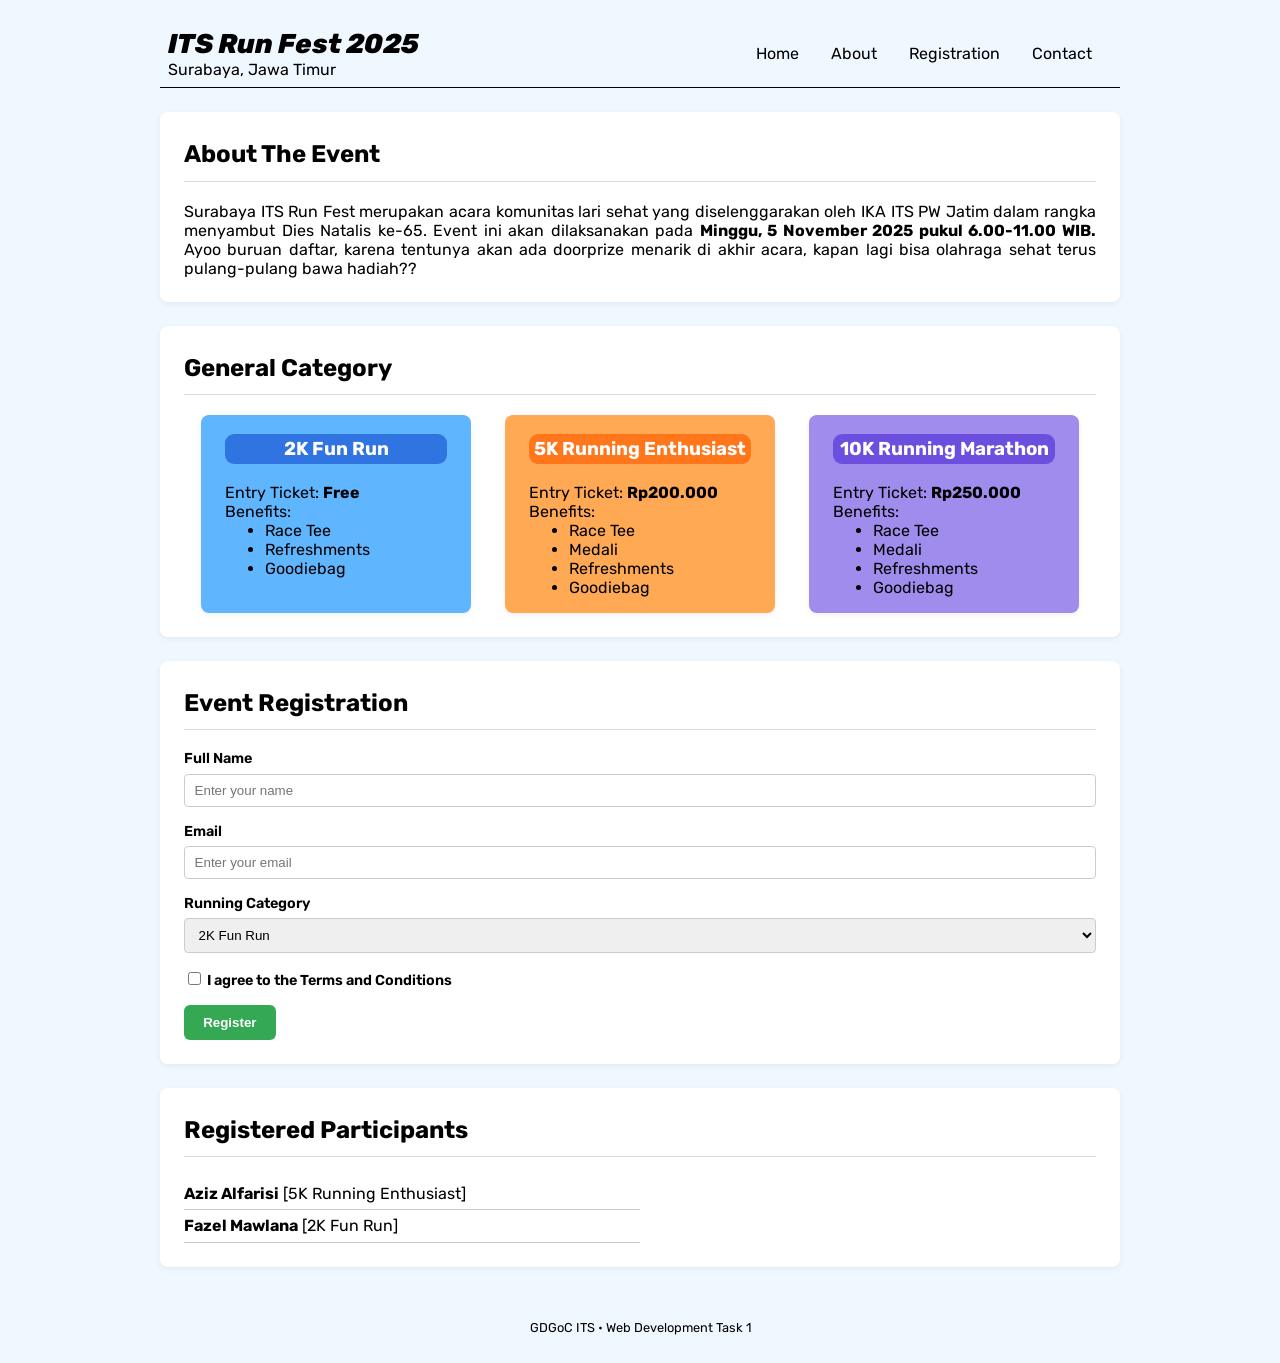
==== tugas-1/index.html @ c3476e59 "refactor: restructure task-1 folder" ====
<!DOCTYPE html>
<html lang="en">
<head>
    <meta charset="UTF-8">
    <meta name="viewport" content="width=device-width, initial-scale=1.0">
    <link rel="stylesheet" href="style.css" />
    <title>ITS Run Fest 2025</title>
</head>
<body>
    <header class="site-header">
        <div class="site-bar">
            <h1>ITS Run Fest 2025</h1>
            <p>Surabaya, Jawa Timur</p>
        </div>
        <div class="navbar">
            <a href="">Home</a>
            <a href="">About</a>
            <a href="">Registration</a>
            <a href="">Contact</a>
        </div>
    </header>

    <main class="container">
        <section class="card">
            <h2>About The Event</h2>
            <p>Surabaya ITS Run Fest merupakan acara komunitas lari sehat yang diselenggarakan oleh IKA ITS PW Jatim dalam 
                rangka menyambut Dies Natalis ke-65. Event ini akan dilaksanakan pada <b>Minggu, 5 November 2025 pukul 6.00-11.00 
                WIB.</b> Ayoo buruan daftar, karena tentunya akan ada doorprize menarik di akhir acara, kapan lagi bisa olahraga sehat 
                terus pulang-pulang bawa hadiah?? </p>
        </section>

        <section class="card">
            <h2>General Category</h2>
            <div class="card-section">
                <div id="run-2k" class="mini-card">
                    <h3>2K Fun Run</h3>
                    <p>Entry Ticket: <b>Free</b></p>
                    <p>Benefits:</p>
                    <ul>
                        <li>Race Tee</li>
                        <li>Refreshments</li>
                        <li>Goodiebag</li>
                    </ul>
                </div>
                <div id="run-5k" class="mini-card">
                    <h3>5K Running Enthusiast</h3>
                    <p>Entry Ticket: <b>Rp200.000</b></p>
                    <p>Benefits:</p>
                    <ul>
                        <li>Race Tee</li>
                        <li>Medali</li>
                        <li>Refreshments</li>
                        <li>Goodiebag</li>
                    </ul>
                </div>
                <div id="run-10k" class="mini-card">
                    <h3>10K Running Marathon</h3>
                    <p>Entry Ticket: <b>Rp250.000</b></p>
                    <p>Benefits:</p>
                    <ul>
                        <li>Race Tee</li>
                        <li>Medali</li>
                        <li>Refreshments</li>
                        <li>Goodiebag</li>
                    </ul>
                </div>
            </div>
        </section>

        <section class="card">
            <h2>Event Registration</h2>

            <form id="registration-form" class="form">
                <div class="form-group">
                    <label for="name">Full Name</label>
                    <input id="name" name="name" type="text" placeholder="Enter your name" required />
                </div>

                <div class="form-group">
                    <label for="email">Email</label>
                    <input id="email" name="email" type="email"  placeholder="Enter your email" required />
                </div>

                <div class="form-group">
                    <label for="category">Running Category</label>
                    <select id="category" name="category">
                        <option value="2k">2K Fun Run</option>
                        <option value="5k">5K Running Enthusiast</option>
                        <option value="10k">10K Running Marathon</option>
                    </select>
                </div>

                <div class="form-group form-group-inline">
                    <label for="tos">
                        <input id="tos" name="tos" type="checkbox" required />
                        I agree to the Terms and Conditions
                    </label>
                </div>

                <button type="submit" class="btn-primary">Register</button>

                <p id="message" class="message"></p>
            </form>
        </section>
        <section class="card">
            <h2>Registered Participants</h2>
            <ul id="participants-list" class="participants-list">
            </ul>
        </section>
    </main>
    
    <footer class="site-footer">
        <p>GDGoC ITS • Web Development Task 1</p>
    </footer>

    <script src="script.js"></script>
</body>
</html>
---- tugas-1/style.css ----
@import url('https://fonts.googleapis.com/css2?family=Rubik:ital@0; 1&display=swap');

*,
*::before,
*::after {
    box-sizing: border-box;
}

body {
    margin: 0;
    font-family: 'Rubik', system-ui, -apple-system, BlinkMacSystemFont, 'Segoe UI', Roboto, Oxygen, Ubuntu, Cantarell, 'Open Sans', 'Helvetica Neue', sans-serif;
    background-color: #F0F8FF;
}

.site-header,
.container,
.site-footer {
    width: min(960px, calc(100% - 2rem));
    margin: 0 auto;
}

.site-header {   
    padding: 0.25rem;
    display: flex;
    justify-content: space-between;
    border-bottom: 1px solid #000;
}

.site-bar, .navbar {
    margin: 0 0.25rem 0 0;
    padding: 1.5rem 0.25rem 0.25rem;
}

.site-bar h1, .site-bar p {
    margin: 0 auto;
}

.site-bar h1 {
    font-size: 1.7rem;
    font-weight: 800;
    font-style: italic;
}

.navbar {
    display: flex;
    justify-content: space-evenly;
}

.navbar a {
    color: #000;
    text-decoration: none;
    padding: 0rem;
    margin: auto 1rem;
}

.navbar a:hover {
    color: blue;
}

.container {
    margin: 0 auto;
}

.card {
    background-color: white;
    border-radius: 8px;
    padding: 0.5rem 1.5rem;
    margin: 1.5rem auto;
}

.card,
.mini-card {
    box-shadow: 0 2px 6px rgba(0, 0, 0, 0.06);
}

.card h2 {
    padding: 0 0 0.8rem;
    border-bottom: 1px solid #dbdada;
}

.card p {
    text-align: justify;
}

.card-section {
    display: flex;
    justify-content: space-around;
    margin-bottom: 1rem;
    padding: 0;
}

.mini-card {
    border-radius: 8px;
    width: 270px;
    margin: 0;
    padding: 0 1.5rem 1rem; 
}

.mini-card h3 {
    padding: 0.25rem;
    border-radius: 9px;
    text-align: center;
    color: white;
}

.mini-card ul,
.mini-card li,
.mini-card p {
    margin: 0;
}

#run-2k {
    background-color: #60b5ff;
}

#run-2k h3 {
    background-color: #3074e1;
}

#run-5k {
    background-color: #ffa955;
}

#run-5k h3 {
    background-color: #ff761b;
}

#run-10k {
    background-color: #9f8cec;
}

#run-10k h3 {
    background-color: #6c4fdf;
}

.form {
    display: flex;
    flex-direction: column;
    gap: 1rem;
}

.form-group {
    display: flex;
    flex-direction: column;
    gap: 0.4rem;
}

.form-group-inline {
    flex-direction: row;
    text-align: center;
}

label {
    font-weight: 600;
    font-size: 0.9rem;;
}

input[type="text"],
input[type="email"],
select {
    padding: 0.5rem 0.6rem;
    border-radius: 4px;
    border: 1px solid #ccc;
}

input[type="text"]:focus,
input[type="email"]:focus,
select:focus {
    outline: none;
    border-color: #4285f4;
    box-shadow: 0 0 0 2px rgba(66, 133, 244, 0.15);
}

.btn-primary {
    align-self: flex-start;
    border-radius: 6px;
    border: none;
    background: #34a853;
    padding: 0.6rem 1.2rem;
    font-weight: 600;
    color: white;
    cursor: pointer;
}

.btn-primary:hover {
    background-color: #2c8a45;
}

.message {
    margin: 0;
    font-weight: 600;
}

.participants-list {
    list-style: none;
    padding-left: 0;
    margin: 1rem 0;
}

.participants-list li {
    padding: 0.4rem 0;
    border-bottom: 1px solid #ccc;
    width: 50%;
}

.site-footer {
    text-align: center;
    padding: 1rem;
    font-size: 0.8rem;
}
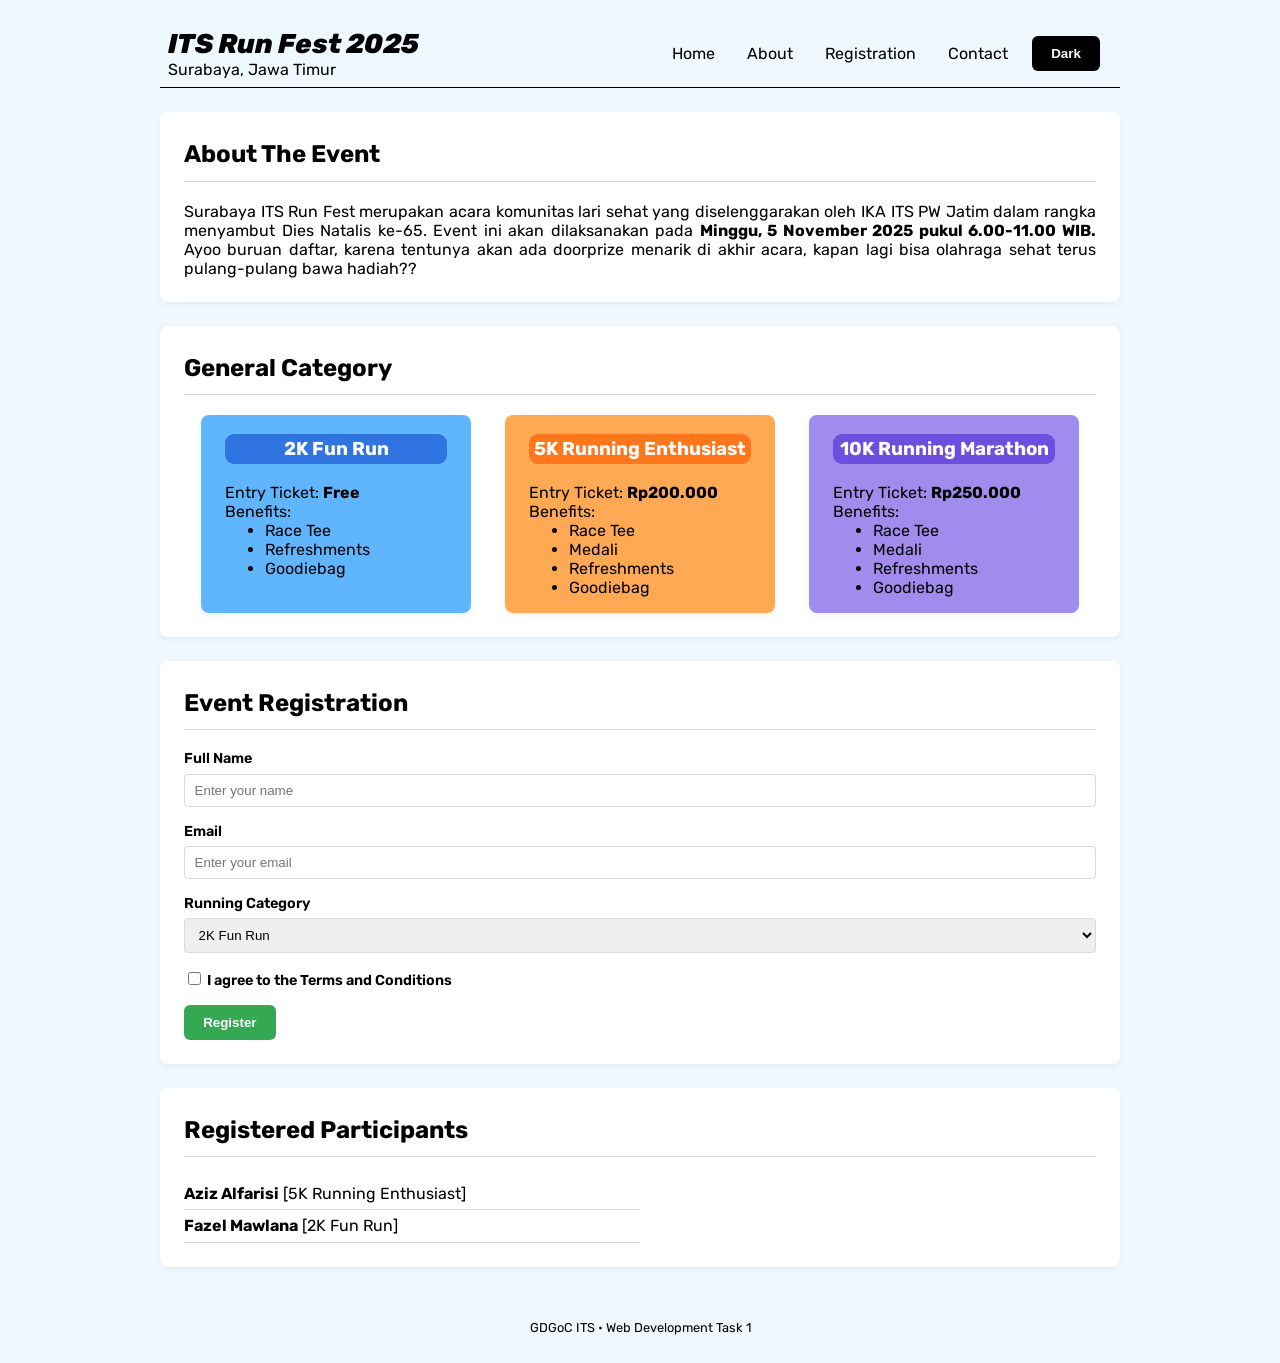
==== commit b3e35b7b: "feat: add toggle dark-mode button for task-1" ====
--- a/tugas-1/index.html
+++ b/tugas-1/index.html
@@ -6,7 +6,7 @@
     <link rel="stylesheet" href="style.css" />
     <title>ITS Run Fest 2025</title>
 </head>
-<body>
+<body id="body">
     <header class="site-header">
         <div class="site-bar">
             <h1>ITS Run Fest 2025</h1>
@@ -17,6 +17,7 @@
             <a href="">About</a>
             <a href="">Registration</a>
             <a href="">Contact</a>
+            <button type="click" id="toggle-theme" class="btn-primary btn-toggle-theme">Dark</button>
         </div>
     </header>
 
@@ -97,7 +98,7 @@
                     </label>
                 </div>
 
-                <button type="submit" class="btn-primary">Register</button>
+                <button type="submit" class="btn-primary btn-green">Register</button>
 
                 <p id="message" class="message"></p>
             </form>
--- a/tugas-1/style.css
+++ b/tugas-1/style.css
@@ -1,4 +1,38 @@
 @import url('https://fonts.googleapis.com/css2?family=Rubik:ital@0; 1&display=swap');
+
+:root {
+    --bg: #F0F8FF;
+    --theme: #fff;
+    --theme-inverse: #000;
+    --line: #dbdada;
+    --button: #000;
+    --button-hover: #333;
+    --navbar-hover: #0000FF;
+    
+    --run-2k: #60b5ff;
+    --run-5k: #ffa955;
+    --run-10k: #9f8cec;
+    --run-2k-title: #3074e1;
+    --run-5k-title: #ff761b;
+    --run-10k-title: #6c4fdf;
+}
+
+.dark-mode {
+    --bg: #0B121E;
+    --theme: #000;
+    --theme-inverse: #fff;
+    --line: #555;
+    --button: #fff;
+    --button-hover: #ccc;
+    --navbar-hover: #00b3ff;
+
+    --run-2k: #3074e1;
+    --run-5k: #ff761b;
+    --run-10k: #6c4fdf;
+    --run-2k-title: #60b5ff;
+    --run-5k-title: #ffa955;
+    --run-10k-title: #9f8cec;
+}
 
 *,
 *::before,
@@ -9,7 +43,9 @@
 body {
     margin: 0;
     font-family: 'Rubik', system-ui, -apple-system, BlinkMacSystemFont, 'Segoe UI', Roboto, Oxygen, Ubuntu, Cantarell, 'Open Sans', 'Helvetica Neue', sans-serif;
-    background-color: #F0F8FF;
+    background-color: var(--bg);
+    color: var(--theme-inverse);
+    transition: background-color 0.4s ease, color 0.4s ease;
 }
 
 .site-header,
@@ -23,7 +59,7 @@
     padding: 0.25rem;
     display: flex;
     justify-content: space-between;
-    border-bottom: 1px solid #000;
+    border-bottom: 1px solid var(--theme-inverse);
 }
 
 .site-bar, .navbar {
@@ -47,14 +83,40 @@
 }
 
 .navbar a {
-    color: #000;
+    color: var(--theme-inverse);
     text-decoration: none;
     padding: 0rem;
     margin: auto 1rem;
 }
 
 .navbar a:hover {
-    color: blue;
+    color: var(--navbar-hover);
+}
+
+.btn-green {
+    --button: #34a853;
+    --button-hover: #2c8a45;
+}
+
+.btn-primary {
+    align-self: flex-start;
+    border-radius: 6px;
+    border: none;
+    background: var(--button);
+    padding: 0.6rem 1.2rem;
+    font-weight: 600;
+    color: white;
+    cursor: pointer;
+}
+
+.btn-primary:hover {
+    background-color: var(--button-hover);
+}
+
+.btn-toggle-theme {
+    align-self: normal;
+    margin: auto 0.5rem;
+    color: var(--theme);
 }
 
 .container {
@@ -62,10 +124,11 @@
 }
 
 .card {
-    background-color: white;
+    background-color: var(--theme);
     border-radius: 8px;
     padding: 0.5rem 1.5rem;
     margin: 1.5rem auto;
+    transition: background-color 0.3s ease;
 }
 
 .card,
@@ -75,7 +138,7 @@
 
 .card h2 {
     padding: 0 0 0.8rem;
-    border-bottom: 1px solid #dbdada;
+    border-bottom: 1px solid var(--line);
 }
 
 .card p {
@@ -94,13 +157,15 @@
     width: 270px;
     margin: 0;
     padding: 0 1.5rem 1rem; 
+    transition: background-color 0.4s ease;
 }
 
 .mini-card h3 {
     padding: 0.25rem;
     border-radius: 9px;
     text-align: center;
-    color: white;
+    color: var(--theme);
+    transition: background-color 0.4s ease, color 0.4s ease;
 }
 
 .mini-card ul,
@@ -110,27 +175,27 @@
 }
 
 #run-2k {
-    background-color: #60b5ff;
+    background-color: var(--run-2k);
 }
 
 #run-2k h3 {
-    background-color: #3074e1;
+    background-color: var(--run-2k-title);
 }
 
 #run-5k {
-    background-color: #ffa955;
+    background-color: var(--run-5k);
 }
 
 #run-5k h3 {
-    background-color: #ff761b;
+    background-color: var(--run-5k-title);
 }
 
 #run-10k {
-    background-color: #9f8cec;
+    background-color: var(--run-10k);
 }
 
 #run-10k h3 {
-    background-color: #6c4fdf;
+    background-color: var(--run-10k-title);
 }
 
 .form {
@@ -160,7 +225,7 @@
 select {
     padding: 0.5rem 0.6rem;
     border-radius: 4px;
-    border: 1px solid #ccc;
+    border: 1px solid var(--line);
 }
 
 input[type="text"]:focus,
@@ -171,24 +236,19 @@
     box-shadow: 0 0 0 2px rgba(66, 133, 244, 0.15);
 }
 
-.btn-primary {
-    align-self: flex-start;
-    border-radius: 6px;
-    border: none;
-    background: #34a853;
-    padding: 0.6rem 1.2rem;
+.message {
+    margin: 0;
     font-weight: 600;
-    color: white;
-    cursor: pointer;
-}
-
-.btn-primary:hover {
-    background-color: #2c8a45;
-}
-
-.message {
-    margin: 0;
-    font-weight: 600;
+}
+
+.status-error {
+    color: #ea4335; 
+    margin-bottom: 1rem;
+}
+
+.status-success {
+    color: #34a853;
+    margin-bottom: 1rem;
 }
 
 .participants-list {
@@ -199,7 +259,7 @@
 
 .participants-list li {
     padding: 0.4rem 0;
-    border-bottom: 1px solid #ccc;
+    border-bottom: 1px solid var(--line);
     width: 50%;
 }
 
